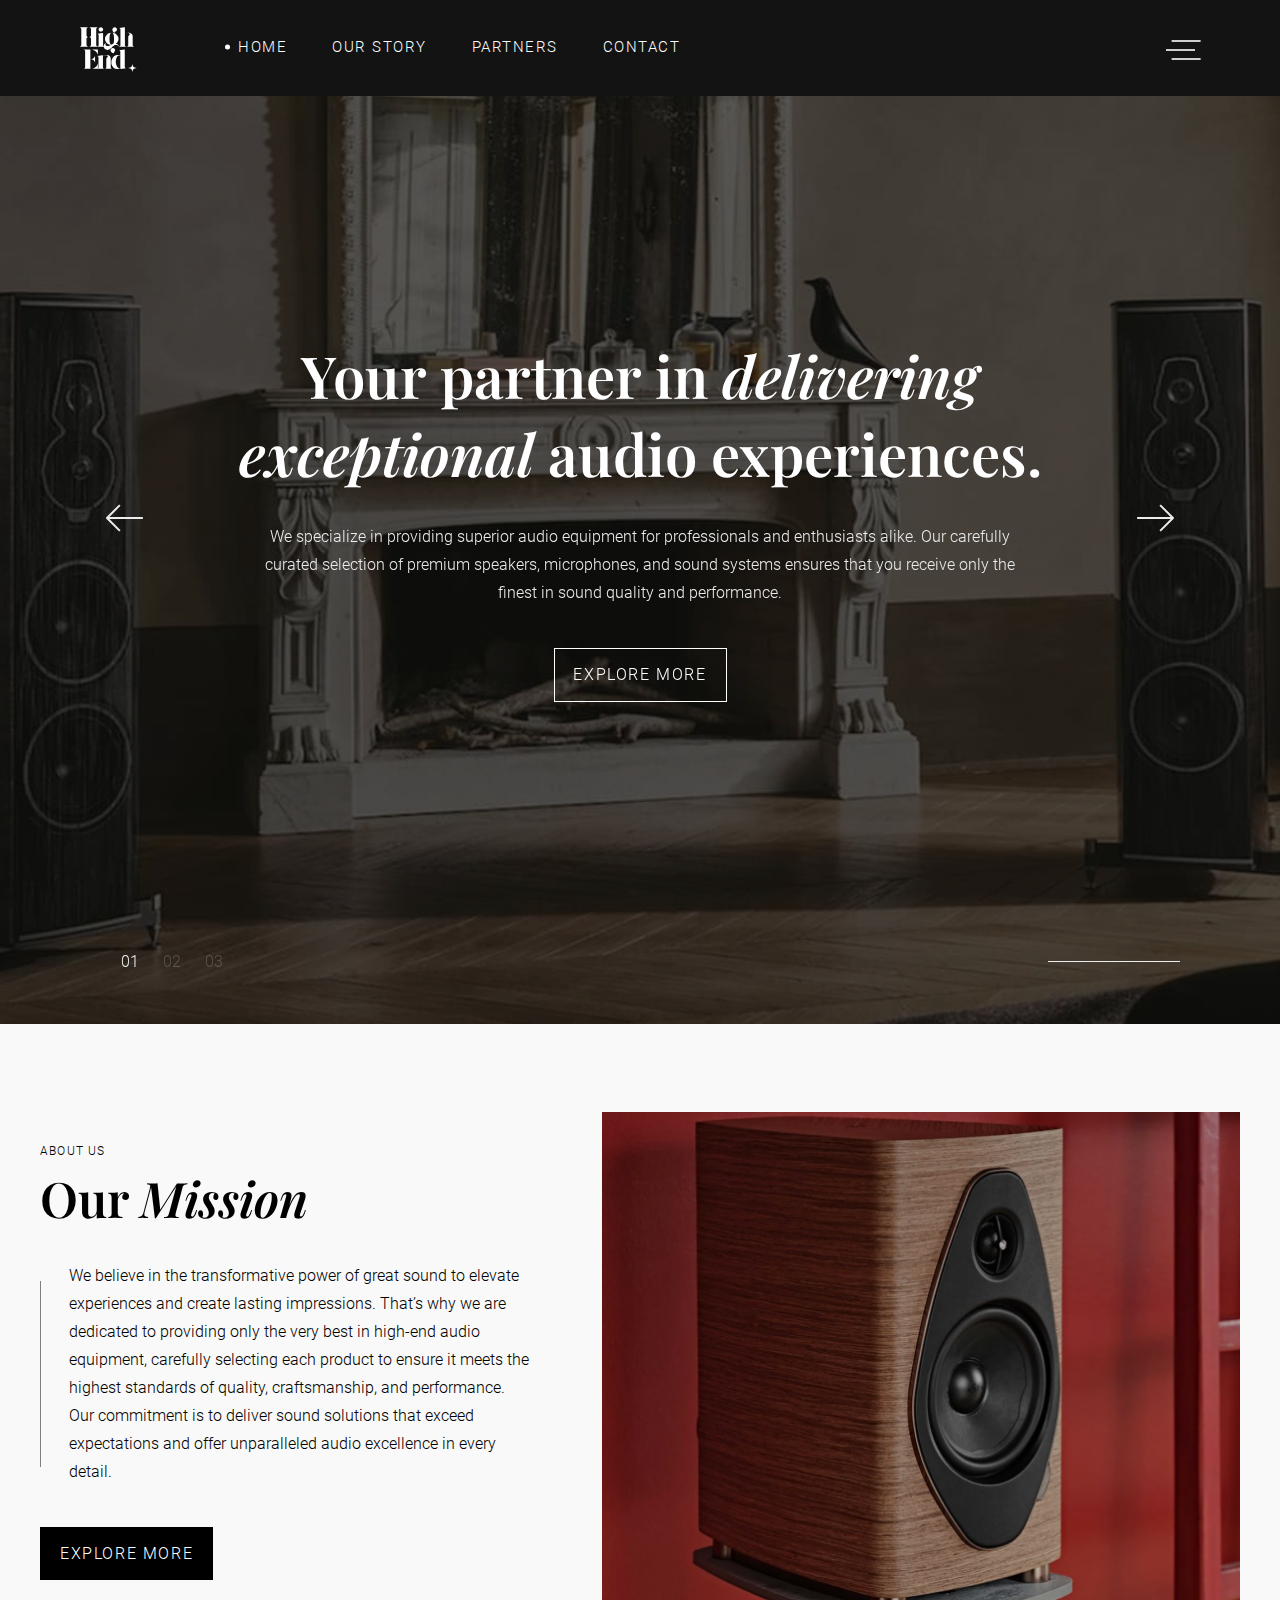
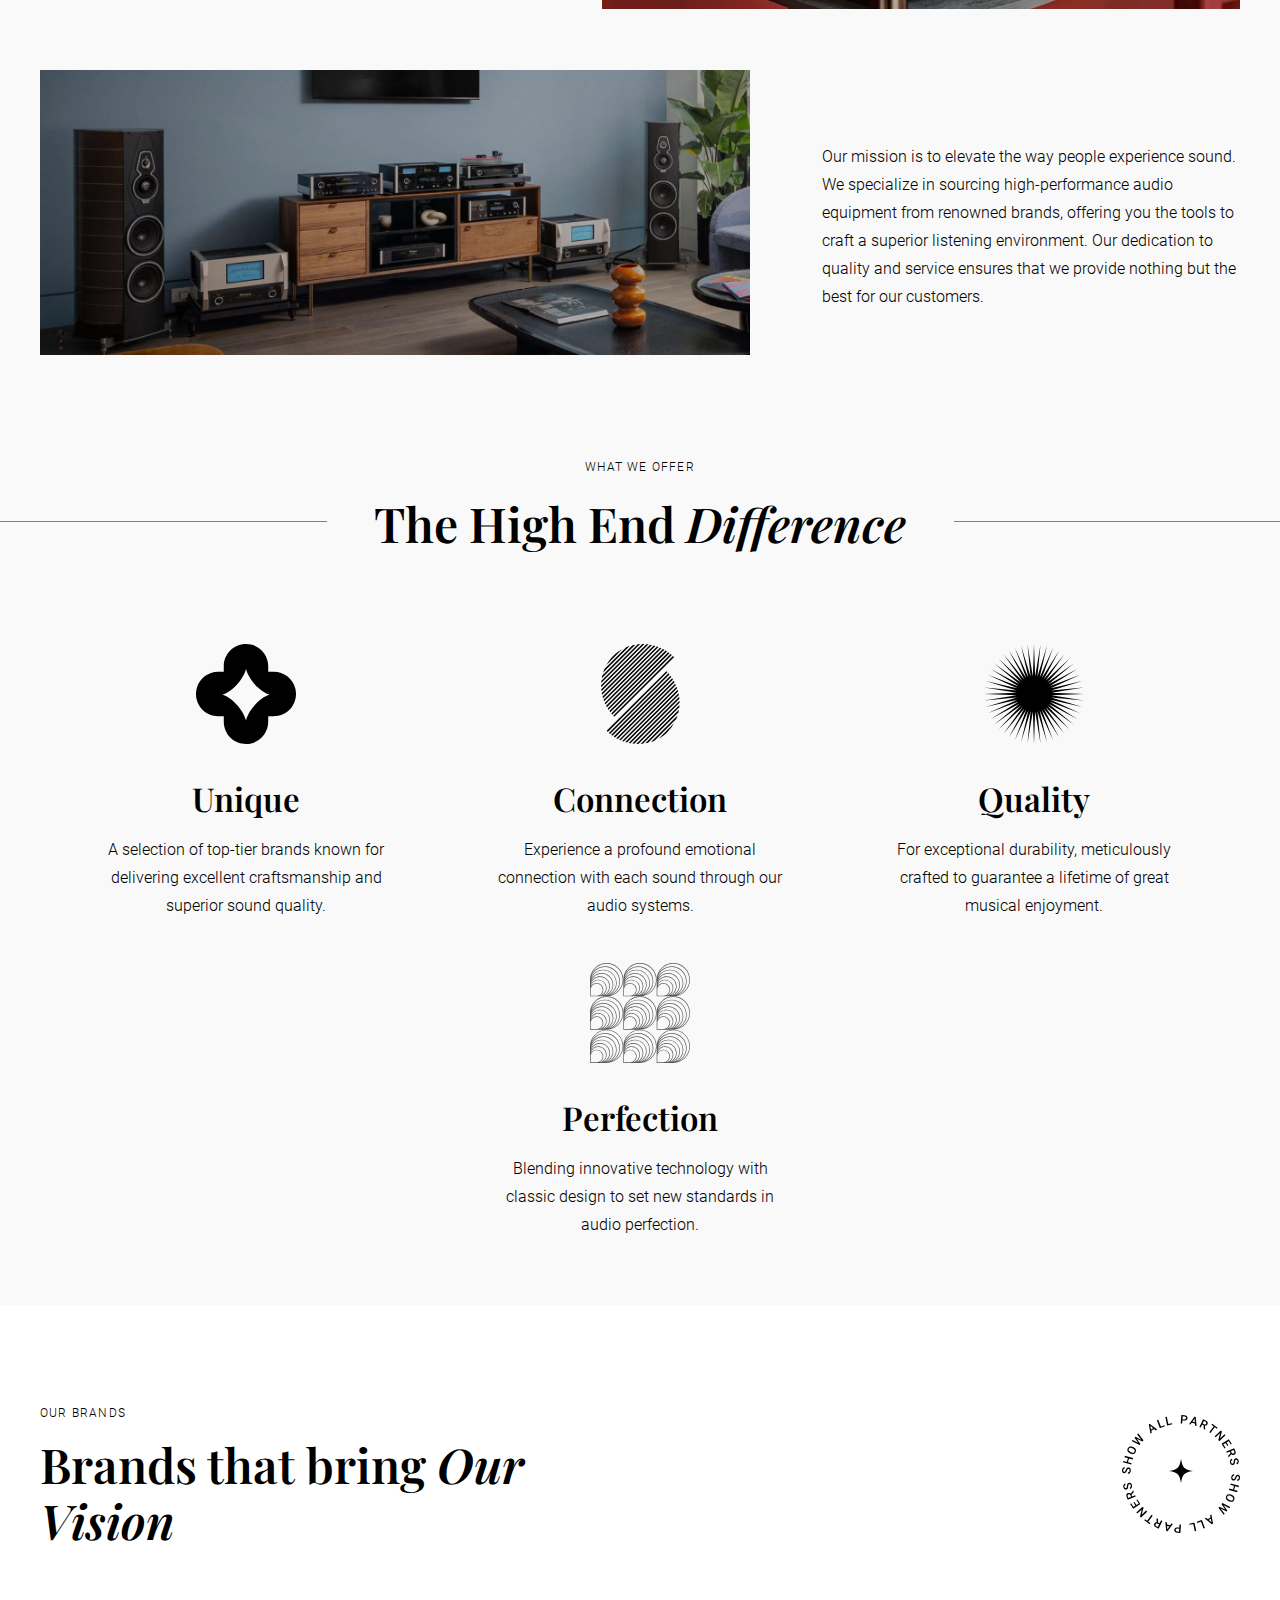
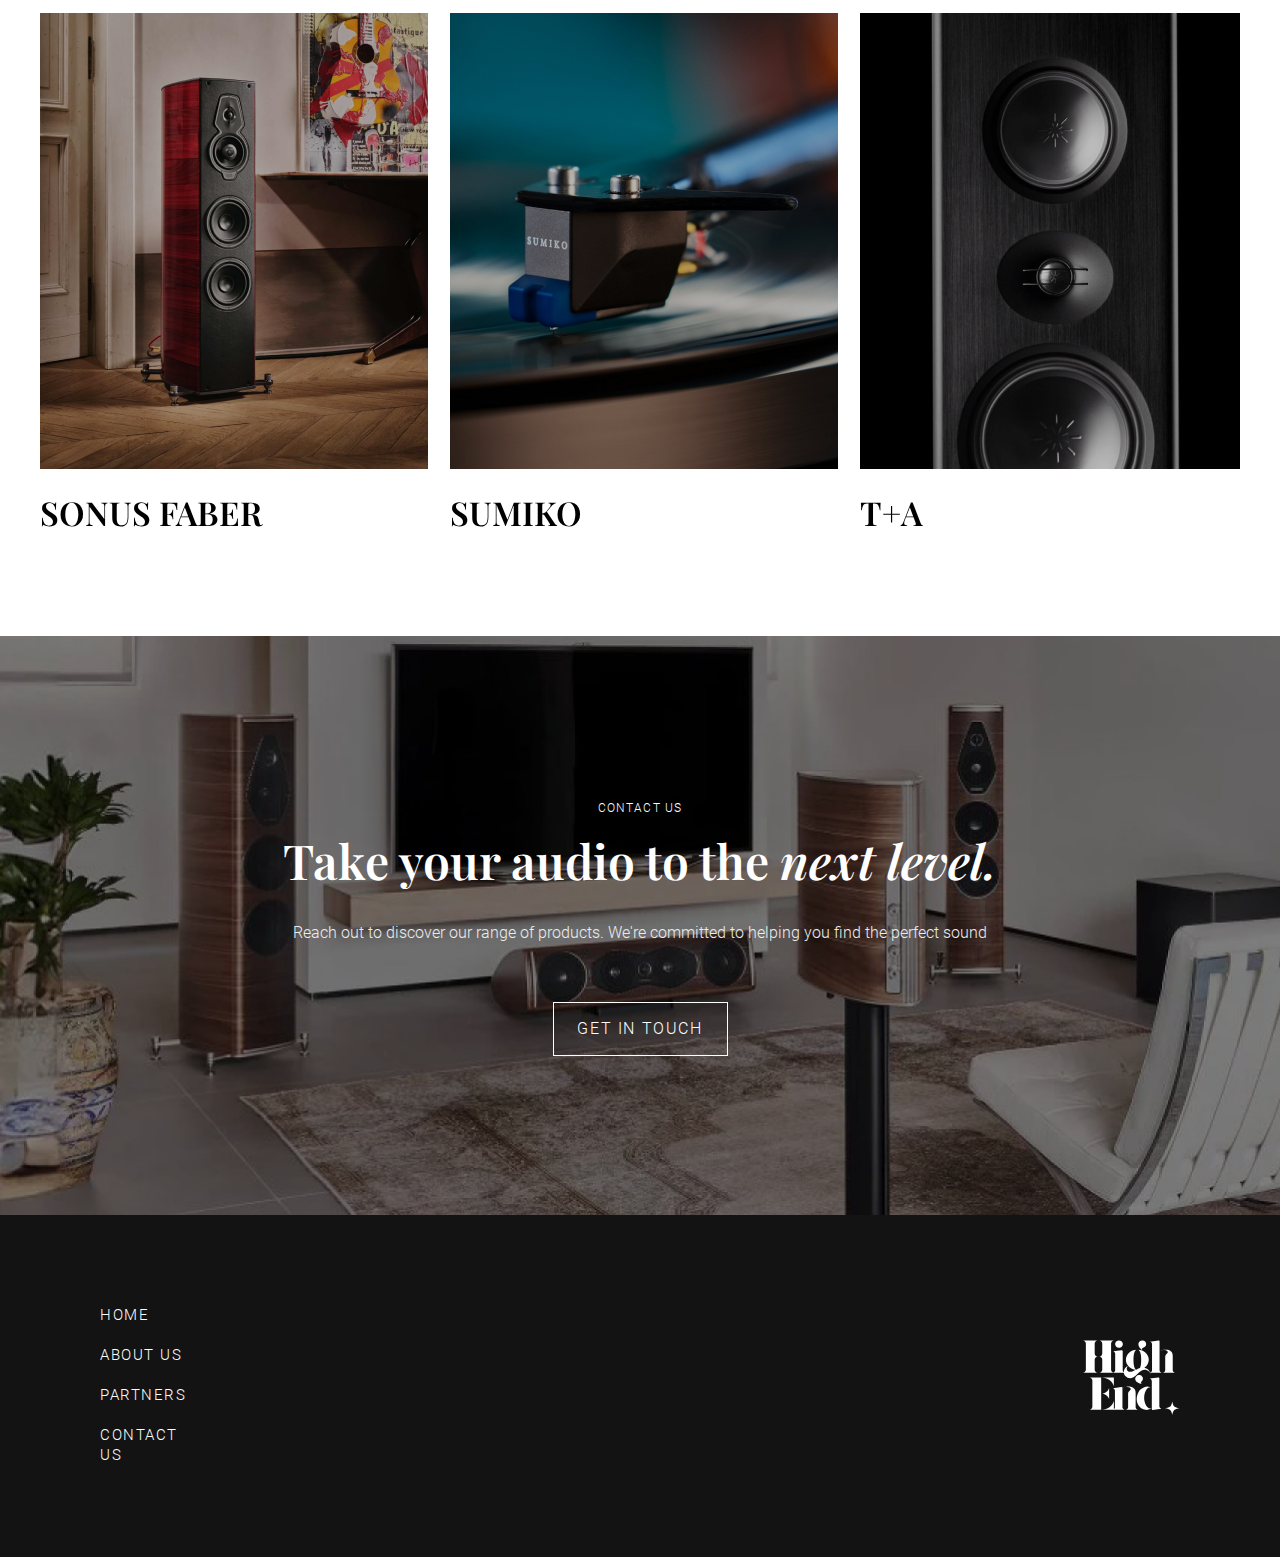
==== index.html @ b381e1ec "Change direction index.html" ====
<!DOCTYPE html>
<html lang="en">
<head>
  <meta charset="UTF-8">
  <meta name="viewport" content="width=device-width, initial-scale=1.0">
  <title>High end</title>
  <link rel="stylesheet" href="src/styles/normalize.css">
  <link rel="stylesheet" href="https://cdn.jsdelivr.net/npm/swiper@11/swiper-bundle.min.css">
  <link rel="stylesheet" href="src/styles/style.css">
  <link rel="stylesheet" href="src/styles/media.css">
  <link rel="icon" type="image/png" href="src/images/header__logo-name.svg">
</head>
<body class="body">
<header class="header">
  <div class="header__container">
    <a class="header__logo-link" href="#">
      <img class="header__logo" src="src/images/header__logo-name.svg" alt="">
    </a>
    <nav class="header__navigation">
      <ul class="header__navigation-list">
        <li class="header__navigation-list-item">
          <a href="#" class="header__navigation-list-link">
            home
          </a>
        </li>
        <li class="header__navigation-list-item">
          <a href="#" class="header__navigation-list-link">
            our story
          </a>
        </li>
        <li class="header__navigation-list-item">
          <a href="#brands" class="header__navigation-list-link">
            partners
          </a>
        </li>
        <li class="header__navigation-list-item">
          <a href="#contact-us" class="header__navigation-list-link">
            contact
          </a>
        </li>
      </ul>
    </nav>
    <button class="header__burger">
      <img src="src/images/header__burger.svg" alt="">
    </button>
  </div>
</header>
<main class="main">
  <h1 class="h1"></h1>
  <section class="banner">
    <!-- Slider main container -->
    <div class="swiper swiper-container1">
      <!-- Additional required wrapper -->
      <div class="swiper-wrapper">
        <!-- Slides -->
        <div class="swiper-slide swiper-slide_1th">
          <div class="banner__content-block">
            <h2 class="banner__title banner__title_1th">
              Your partner in <i>delivering<br> exceptional</i> audio experiences.
            </h2>
            <p class="banner__description">
              We specialize in providing superior audio equipment for professionals and enthusiasts alike. Our
              carefully curated selection of premium speakers, microphones, and sound systems ensures that you
              receive only the finest in sound quality and performance.
            </p>
            <a href="#" class="banner__link-button">
              explore more
            </a>
          </div>
        </div>
        <div class="swiper-slide swiper-slide_2th">
          <div class="banner__content-block">
            <h2 class="banner__title banner__title_2th">
              Experience <i>unmatched</i><br> audio perfection.
            </h2>
            <p class="banner__description">
              We bring you audio solutions that transcend trends and time. Our carefully selected products are
              designed to deliver unmatched sound quality that lasts for years.
            </p>
            <a href="#contact-us" class="banner__link-button">
              contact us
            </a>
          </div>
        </div>
        <div class="swiper-slide swiper-slide_3th">
          <div class="banner__content-block">
            <h2 class="banner__title banner__title_3th">
              Dive into the <i>World of Music</i>
            </h2>
            <p class="banner__description">
              Become fully engaged in every sound and rhythm with High End’s superior audio equipment. Our products
              bring you closer to the music, so you can feel every beat as if you were right there.
            </p>
            <a href="#brands" class="banner__link-button">
              our partners
            </a>
          </div>
        </div>
      </div>
      <!-- Pagination -->
      <div class="swiper-pagination swiper-pagination1"></div>
      <!-- Navigation buttons -->
      <div class="custom-prev custom-prev1">
        <svg width="48" height="48" viewBox="0 0 48 48" fill="none" xmlns="http://www.w3.org/2000/svg">
          <path d="M19.14 11.8606L7 24.0006L19.14 36.1406" stroke="#ECECEC" stroke-width="2" stroke-miterlimit="10"
                stroke-linecap="square" stroke-linejoin="round"/>
          <path d="M41.8709 24L8.21094 24" stroke="#ECECEC" stroke-width="2" stroke-miterlimit="10"
                stroke-linecap="square" stroke-linejoin="round"/>
        </svg>
      </div>
      <div class="custom-next custom-next1">
        <svg width="48" height="48" viewBox="0 0 48 48" fill="none" xmlns="http://www.w3.org/2000/svg">
          <path d="M28.86 11.8606L41 24.0006L28.86 36.1406" stroke="#ECECEC" stroke-width="2" stroke-miterlimit="10"
                stroke-linecap="square" stroke-linejoin="round"/>
          <path d="M6.12906 24L39.7891 24" stroke="#ECECEC" stroke-width="2" stroke-miterlimit="10"
                stroke-linecap="square" stroke-linejoin="round"/>
        </svg>
      </div>
    </div>
    <div class="banner__decoration-line">
      <svg width="132" height="1" viewBox="0 0 132 1" fill="none" xmlns="http://www.w3.org/2000/svg">
        <line y1="0.5" x2="132" y2="0.5" stroke="#ECECEC"/>
      </svg>
    </div>
  </section>
  <section class="our-mission">
    <div class="container">
      <div class="our-mission__content-block">
        <div class="our-mission__row">
          <div class="our-mission__info-box">
            <p class="our-mission__little-title">
              about us
            </p>
            <h3 class="our-mission__title">
              Our <i>Mission</i>
            </h3>
            <p class="our-mission__info-box-description">
              We believe in the transformative power of great sound to elevate experiences and create lasting
              impressions.
              That’s why we are dedicated to providing only the very best in high-end audio equipment, carefully
              selecting
              each product to ensure it meets the highest standards of quality, craftsmanship, and performance. Our
              commitment is to deliver sound solutions that exceed expectations and offer unparalleled audio excellence
              in
              every detail.
            </p>
            <a href="#" class="our-mission__link-button">
              explore more
            </a>
          </div>
          <picture class="our-mission__picture-first">
            <source srcset="src/images/our-mission__picture-first_360.png" media="(max-width: 360px)">
            <source srcset="src/images/our-mission__picture-first_768.png" media="(max-width: 768px)">
            <img src="src/images/our-mission__picture-first.png" alt="our mission first">
          </picture>
        </div>
        <div class="our-mission__row">
          <picture class="our-mission__picture-second">
            <source srcset="src/images/our-mission__picture-second_360.png" media="(max-width: 360px)">
            <source srcset="src/images/our-mission__picture-second_768.png" media="(max-width: 768px)">
            <img src="src/images/our-mission__picture-second.png" alt="our mission second">
          </picture>
          <p class="our-mission__description">
            Our mission is to elevate the way people experience sound. We specialize in sourcing high-performance audio
            equipment from renowned brands, offering you the tools to craft a superior listening environment. Our
            dedication to quality and service ensures that we provide nothing but the best for our customers.
          </p>
        </div>
      </div>
    </div>
  </section>
  <section class="offers">
    <div class="container">
      <div class="offers__title-block">
        <p class="offers__little-title">What We Offer</p>
        <h3 class="offers__title">The High End <i>Difference</i></h3>
        <div class="offers__title-decoration-line-left">
        </div>
        <div class="offers__title-decoration-line-right">
        </div>
      </div>
      <div class="offers__cards-block">
        <div class="offers__card-block">
          <img class="offers__card-block-picture" src="src/images/offers__card-block-picture_1.svg" alt="offers icon">
          <div class="offers__card-block-title">
            Unique
          </div>
          <div class="offers__card-block-description">
            A selection of top-tier brands known for delivering excellent craftsmanship and superior sound quality.
          </div>
        </div>
        <div class="offers__card-block">
          <img class="offers__card-block-picture" src="src/images/offers__card-block-picture_2.svg" alt="offers icon">
          <div class="offers__card-block-title">
            Connection
          </div>
          <div class="offers__card-block-description">
            Experience a profound emotional connection with each sound through our audio systems.
          </div>
        </div>
        <div class="offers__card-block">
          <img class="offers__card-block-picture" src="src/images/offers__card-block-picture_3.svg" alt="offers icon">
          <div class="offers__card-block-title">
            Quality
          </div>
          <div class="offers__card-block-description">
            For exceptional durability, meticulously crafted to guarantee a lifetime of great musical enjoyment.
          </div>
        </div>
        <div class="offers__card-block">
          <img class="offers__card-block-picture" src="src/images/offers__card-block-picture_4.svg" alt="offers icon">
          <div class="offers__card-block-title">
            Perfection
          </div>
          <div class="offers__card-block-description">
            Blending innovative technology with classic design to set new standards in audio perfection.
          </div>
        </div>
      </div>
    </div>
  </section>
  <section class="brands" id="brands">
    <div class="brands__content-block">
      <div class="brands__title-block">
        <p class="brands__little-title">
          OUR BRANDS
        </p>
        <h3 class="brands__title">
          Brands that bring <i>Our Vision</i>
        </h3>
      </div>
      <div class="brands__circle-container">
        <a href="#" class="brands__circle-link">
          <div class="brands__circle-wrapper">
            <img src="src/images/brands__circle-svg.svg" alt="" class="brands__circle-svg">
          </div>
          <img src="src/images/brands__icon-circle.svg" alt="" class="brands__circle-icon">
        </a>
      </div>
    </div>
    <div class="brands__container-swiper">
      <div class="swiper swiper-container2">
        <ul class="brands__list swiper-wrapper">
          <li class="brands__item swiper-slide">
            <a href="#" class="brands__item-link">
              <img src="src/images/brands__picture_1.png" class="brands__picture" alt="Sonus faber">
              <h3 class="brands__item-title">
                Sonus faber
              </h3>
            </a>
          </li>
          <li class="brands__item swiper-slide">
            <a href="#" class="brands__item-link">
              <img src="src/images/brands__picture_2.png" class="brands__picture" alt="Sumiko">
              <h3 class="brands__item-title">
                Sumiko
              </h3>
            </a>
          </li>
          <li class="brands__item swiper-slide">
            <a href="#" class="brands__item-link">
              <img src="src/images/brands__picture_3.png" class="brands__picture" alt="T+A">
              <h3 class="brands__item-title">
                T+A
              </h3>
            </a>
          </li>
          <li class="brands__item swiper-slide">
            <a href="#" class="brands__item-link">
              <img src="src/images/brands__picture_4.png" class="brands__picture" alt="Dan D’Agostino">
              <h3 class="brands__item-title">
                Dan D’Agostino
              </h3>
            </a>
          </li>
          <li class="brands__item swiper-slide">
            <a href="#" class="brands__item-link">
              <img src="src/images/brands__picture_5.png" class="brands__picture" alt="Meze">
              <h3 class="brands__item-title">
                Meze
              </h3>
            </a>
          </li>
          <li class="brands__item swiper-slide">
            <a href="#" class="brands__item-link">
              <img src="src/images/brands__picture_6.png" class="brands__picture" alt="Ayon">
              <h3 class="brands__item-title">
                Ayon
              </h3>
            </a>
          </li>
          <li class="brands__item swiper-slide">
            <a href="#" class="brands__item-link">
              <img src="src/images/brands__picture_7.png" class="brands__picture" alt="Beyerdynamic">
              <h3 class="brands__item-title">
                Beyerdynamic
              </h3>
            </a>
          </li>
          <li class="brands__item swiper-slide">
            <a href="#" class="brands__item-link">
              <img src="src/images/brands__picture_8.png" class="brands__picture" alt="Dual">
              <h3 class="brands__item-title">
                Dual
              </h3>
            </a>
          </li>
          <li class="brands__item swiper-slide">
            <a href="#" class="brands__item-link">
              <img src="src/images/brands__picture_9.png" class="brands__picture" alt="SPL">
              <h3 class="brands__item-title">
                SPL
              </h3>
            </a>
          </li>
          <li class="brands__item swiper-slide">
            <a href="#" class="brands__item-link">
              <img src="src/images/brands__picture_10.png" class="brands__picture" alt="Electrocompanet">
              <h3 class="brands__item-title">
                Electrocompanet
              </h3>
            </a>
          </li>
          <li class="brands__item swiper-slide">
            <a href="#" class="brands__item-link">
              <img src="src/images/brands__picture_11.png" class="brands__picture" alt="Eiki">
              <h3 class="brands__item-title">
                Eiki
              </h3>
            </a>
          </li>
          <li class="brands__item swiper-slide">
            <a href="#" class="brands__item-link">
              <img src="src/images/brands__picture_12.png" class="brands__picture" alt="Earmen">
              <h3 class="brands__item-title">
                Earmen
              </h3>
            </a>
          </li>
          <li class="brands__item swiper-slide">
            <a href="#" class="brands__item-link">
              <img src="src/images/brands__picture_13.png" class="brands__picture" alt="JBL">
              <h3 class="brands__item-title">
                JBL
              </h3>
            </a>
          </li>
          <li class="brands__item swiper-slide">
            <a href="#" class="brands__item-link">
              <img src="src/images/brands__picture_14.png" class="brands__picture" alt="Primare">
              <h3 class="brands__item-title">
                Primare
              </h3>
            </a>
          </li>
          <li class="brands__item swiper-slide">
            <a href="#" class="brands__item-link">
              <img src="src/images/brands__picture_15.png" class="brands__picture" alt="Mark Levinson">
              <h3 class="brands__item-title">
                Mark Levinson
              </h3>
            </a>
          </li>
          <li class="brands__item swiper-slide">
            <a href="#" class="brands__item-link">
              <img src="src/images/brands__picture_16.png" class="brands__picture" alt="Arcam">
              <h3 class="brands__item-title">
                Arcam
              </h3>
            </a>
          </li>
          <li class="brands__item swiper-slide">
            <a href="#" class="brands__item-link">
              <img src="src/images/brands__picture_17.png" class="brands__picture" alt="PMC">
              <h3 class="brands__item-title">
                PMC
              </h3>
            </a>
          </li>
          <li class="brands__item swiper-slide">
            <a href="#" class="brands__item-link">
              <img src="src/images/brands__picture_18.png" class="brands__picture" alt="Parasound">
              <h3 class="brands__item-title">
                Parasound
              </h3>
            </a>
          </li>
          <li class="brands__item swiper-slide">
            <a href="#" class="brands__item-link">
              <img src="src/images/brands__picture_19.png" class="brands__picture" alt="Audiophysic">
              <h3 class="brands__item-title">
                Audiophysic
              </h3>
            </a>
          </li>
          <li class="brands__item swiper-slide">
            <a href="#" class="brands__item-link">
              <img src="src/images/brands__picture_20.png" class="brands__picture" alt="Lexicon">
              <h3 class="brands__item-title">
                Lexicon
              </h3>
            </a>
          </li>
          <li class="brands__item swiper-slide">
            <a href="#" class="brands__item-link">
              <img src="src/images/brands__picture_21.png" class="brands__picture" alt="Dreamvision">
              <h3 class="brands__item-title">
                Dreamvision
              </h3>
            </a>
          </li>
        </ul>
      </div>
    </div>
    <div class="brands__circle-container-mobile">
      <a href="#" class="brands__circle-link">
        <div class="brands__circle-wrapper">
          <img src="src/images/brands__circle-svg.svg" alt="" class="brands__circle-svg">
        </div>
        <img src="src/images/brands__icon-circle.svg" alt="" class="brands__circle-icon">
      </a>
    </div>
  </section>
  <section class="contact-us" id="contact-us">
    <div class="container">
      <div class="contact-us__content-block">
        <p class="contact-us__little-title">
          contact us
        </p>
        <h3 class="contact-us__title">
          Take your audio to the <i>next level.</i>
        </h3>
        <p class="contact-us__description">
          Reach out to discover our range of products. We're committed to helping you find the perfect sound
        </p>
        <a href="#" class="contact-us__link-button">
          get in touch
        </a>
      </div>
    </div>
  </section>
</main>
<footer class="footer">
  <div class="footer__content-block">
    <div class="footer__navigation">
      <ul class="footer__navigation-list">
        <li class="footer__navigation-list-item">
          <a href="#" class="footer__navigation-link">
            Home
          </a>
        </li>
        <li class="footer__navigation-list-item">
          <a href="#" class="footer__navigation-link">
            About us
          </a>
        </li>
        <li class="footer__navigation-list-item">
          <a href="#brands" class="footer__navigation-link">
            Partners
          </a>
        </li>
        <li class="footer__navigation-list-item">
          <a href="#contact-us" class="footer__navigation-link">
            contact us
          </a>
        </li>
      </ul>
    </div>
    <a class="footer__logo-link" href="#">
      <img src="src/images/footer__logo-name.svg" alt="">
    </a>
  </div>
</footer>

<script src="https://cdn.jsdelivr.net/npm/swiper@11/swiper-bundle.min.js"></script>
<script src="src/js/swiper.js"></script>

</body>
</html>
---- src/styles/style.css ----
@font-face {
  font-family: "Roboto";
  src: local("Roboto"),
  url("../fonts/roboto/Roboto-Regular.ttf");
  font-style: normal;
  font-weight: normal;
}

@font-face {
  font-family: "Roboto";
  src: local("Roboto"),
  url("../fonts/roboto/Roboto-Light.ttf");
  font-style: normal;
  font-weight: normal;
}

@font-face {
  font-family: "Playfair Display";
  src: local("Playfair Display"),
  url("../fonts/playFairDisplay/PlayfairDisplay-SemiBold.ttf");
  font-style: normal;
  font-weight: normal;
}

@font-face {
  font-family: "Playfair Display";
  src: local("Playfair Display"),
  url("../fonts/playFairDisplay/PlayfairDisplay-SemiBoldItalic.ttf");
  font-style: italic;
  font-weight: normal;
}

/* global */
* {
  margin: 0;
  padding: 0;
  box-sizing: border-box;
}

html {
  box-sizing: border-box;
  overflow-y: scroll;
  scrollbar-width: none;
  scroll-behavior: smooth;
}

body {
  overflow: hidden;
}

a {
  text-decoration: none;
}

ul {
  list-style-type: none;
}

p {
  margin: 0;
}

.container {
  display: flex;
  justify-content: center;
  flex-direction: column;
  align-items: center;
  margin: 0 auto;
  padding: 0 40px;
  max-width: 1360px;
  height: 100%;
  width: 100%;
}

/* header */
.header {
  position: fixed;
  display: flex;
  justify-content: space-between;
  align-items: center;
  width: 100%;
  padding: 0 79px;
  height: 96px;
  font-family: "Roboto", sans-serif;
  background-color: #131313;
  transition: background-color 0.5s ease;
  z-index: 10
}

.header.sticky {
  background-color: black;
}

.header__container {
  display: flex;
  width: 100%;
}

.header__logo-link {
  display: inline-block;
  margin-right: 88px;
  height: 100%;
  width: 58px;
  font-size: 0;
}

.header__navigation {
  display: flex;
  align-items: center;
  padding-top: 17px;
  height: 32px;
}

.header__navigation-list {
  display: flex;
  width: 100%;
}

.header__navigation-list-item {
  position: relative;
  padding-left: 13px;
  height: 100%;
}

.header__navigation-list-item:not(:last-child) {
  margin-right: 32px;
}

.header__navigation-list-link {
  height: 100%;
  font-weight: 400;
  font-size: 15px;
  line-height: 133%;
  letter-spacing: 0.1em;
  text-transform: uppercase;
  color: #fff;
}

.header__navigation-list-item:first-child .header__navigation-list-link::before {
  position: absolute;
  content: '';
  left: 0;
  top: 6px;
  width: 6px;
  height: 6px;
  background-image: url('../images/header__nav-link-button-dot.svg');
  background-position: left center;
  background-repeat: no-repeat;
  transition: opacity 0.3s ease-in-out;
}

.header__navigation-list-link::after {
  position: absolute;
  left: 13px;
  top: 21px;
  width: calc(100% - 14px);
  height: 1px;
  content: '';
  background-color: #fff;
  opacity: 0;
  transition: opacity 0.3s ease;
}

.header__navigation-list-link:hover::after {
  opacity: 1;
}

.header__burger {
  padding-top: 8px;
  margin-left: auto;
  border: none;
  height: 100%;
  background-color: transparent;
}

.header__burger img {
  transition: transform 0.3s ease-in-out;
}

.header__burger:hover img {
  transform: scaleX(-1);
}

/* main */
.h1 {
  display: none;
}
.banner {
  position: relative;
  height: 1024px;
}

.swiper {
  position: relative;
  width: 100%;
  height: 100%;
}

.swiper-wrapper {
  height: 100%;
}

.swiper-slide {
  display: flex;
  justify-content: center;
  position: relative;
  left: 0;
  top: 0;
  bottom: 50px;
  height: 100%;
  width: 100%;
  background-size: cover;
  background-position: center;
  background-repeat: no-repeat;
}

.swiper-slide_1th {
  background-image: url('../images/swiper-slide_1th.png');
}

.swiper-slide_2th {
  background-image: url('../images/swiper-slide_2th.png');
}

.swiper-slide_3th {
  background-image: url('../images/swiper-slide_3th.png');
}

.swiper-pagination {
  position: absolute;
  left: 50px;
}

.swiper-horizontal > .swiper-pagination-bullets, .swiper-pagination-bullets.swiper-pagination-horizontal, .swiper-pagination-custom, .swiper-pagination-fraction {
  left: 299px;
  bottom: 61px;
  max-width: 126px;
  width: 100%;
}

.swiper-pagination-bullet {
  padding: 5px 17px;
  font-weight: 300;
  font-size: 16px;
  line-height: 175%;
  text-align: center;
  font-family: "Roboto", sans-serif;
  color: #ececec;
}

.pagination-number {
  display: inline-block;
  background-color: transparent;
}

.custom-next, .custom-prev {
  position: absolute;
  display: block;
  top: 50%;
  transform: translateY(-50%);
  cursor: pointer;
  z-index: 10;
}

.custom-next {
  position: absolute;
  right: 319px;
  top: 518px;
  font-size: 0;
}

.custom-prev {
  position: absolute;
  left: 319px;
  top: 518px;
  font-size: 0;
}

.custom-next svg, .custom-prev svg {
  width: 48px;
  height: 48px;
}

.banner__content-block {
  display: flex;
  justify-content: center;
  flex-direction: column;
  align-items: center;
  max-width: 1280px;
  width: 100%;
}

.banner__title {
  margin: 0;
  padding-bottom: 31px;
  max-width: 893px;
  width: 100%;
  font-weight: 600;
  font-size: 58px;
  text-align: center;
  font-family: "Playfair Display", sans-serif;
  line-height: 78px;
  color: #fff;
}

.banner__title_1th {
  padding-top: 13px;
}

.banner__title_2th {
  padding-top: 41px;
}

.banner__title_3th {
  padding-top: 78px;
}

.banner__description {
  margin-bottom: 41px;
  max-width: 781px;
  font-weight: 300;
  font-size: 16px;
  line-height: 175%;
  text-align: center;
  font-family: "Roboto", sans-serif;
  color: #ececec;
}

.banner__link-button {
  border: 1px solid #fff;
  padding: 16px 18px;
  max-width: 173px;
  width: 100%;
  font-weight: 400;
  font-size: 16px;
  line-height: 125%;
  letter-spacing: 0.1em;
  text-transform: uppercase;
  text-align: center;
  font-family: "Roboto", sans-serif;
  color: #fff;
  background-color: transparent;
  cursor: pointer;
  transition: background 0.3s ease-in-out, color 0.3s ease-in-out;
}

.banner__link-button:hover {
  color: #000000;
  background-color: #fff;
}

.banner__decoration-line {
  position: absolute;
  bottom: 66px;
  right: 320px;
  z-index: 9;
}

/* our mission */
.our-mission {
  display: flex;
  justify-content: center;
  padding-bottom: 98px;
  background-color: #f9f9f9;
}

.our-mission__content-block {
  display: flex;
  flex-wrap: wrap;
  padding-top: 88px;
  width: 100%;
}

.our-mission__row {
  display: flex;
  flex-wrap: nowrap;
}

.our-mission__info-box {
  margin-right: 72px;
  margin-bottom: 90px;
  position: relative;
  padding-top: 27px;
  max-width: 490px;
  width: 100%;
  min-height: 468px;
}

.our-mission__little-title {
  margin-bottom: 6px;
  font-weight: 400;
  font-size: 12px;
  line-height: 200%;
  letter-spacing: 0.1em;
  text-transform: uppercase;
  font-family: "Roboto", sans-serif;
}

.our-mission__title {
  position: relative;
  margin-bottom: 36px;
  font-weight: 700;
  font-size: 49px;
  line-height: 117%;
  font-family: "Playfair Display", sans-serif;
}

.our-mission__title::after {
  position: absolute;
  content: '';
  left: 0;
  bottom: 0;
  height: 186px;
  width: 1px;
  background-color: grey;
  transform: translateY(241px);
}

.our-mission__info-box-description {
  margin-bottom: 58px;
  padding-left: 29px;
  font-weight: 300;
  font-size: 16px;
  line-height: 175%;
  font-family: "Roboto", sans-serif;
}

.our-mission__link-button {
  padding: 16px 19px;
  border: 1px solid #000;
  max-width: 174px;
  width: 100%;
  min-height: 52px;
  font-weight: 400;
  font-size: 16px;
  line-height: 125%;
  letter-spacing: 0.1em;
  text-transform: uppercase;
  font-family: "Roboto", sans-serif;
  color: #fff;
  background-color: #000;
  cursor: pointer;
  transition: background 0.3s ease-in-out, color 0.3s ease-in-out;
}

.our-mission__link-button:hover {
  background-color: #f9f9f9;
  color: #000;
}

.our-mission__picture-first {
  display: inline-block;
  width: 100%;
  max-width: 718px;
  height: auto;
  object-fit: cover;
}

.our-mission__picture-first img {
  width: 100%;
  height: 89%;
  object-fit: cover;
}

.our-mission__picture-second {
  display: inline-block;
  margin-right: 72px;
  max-width: 790px;
  width: 100%;
  height: auto;
}

.our-mission__picture-second img {
  width: 100%;
  height: 99%;
  object-fit: cover;
}

.our-mission__description {
  padding-top: 73px;
  max-width: 418px;
  width: 100%;
  min-height: 168px;
  font-weight: 300;
  font-size: 16px;
  line-height: 175%;
  font-family: "Roboto", sans-serif;
  color: #000;
}

/* offers */
.offers {
  display: flex;
  justify-content: center;
  padding-bottom: 65px;
  background-color: #f9f9f9;
}

.offers__title-block {
  position: relative;
  display: flex;
  flex-direction: column;
  margin-bottom: 98px;
  max-width: 543px;
  width: 100%;
  min-height: 96px;
}

.offers__little-title {
  margin-bottom: 16px;
  font-weight: 400;
  font-size: 12px;
  line-height: 200%;
  letter-spacing: 0.1em;
  text-transform: uppercase;
  text-align: center;
  font-family: "Roboto", sans-serif;
  color: #000;
}

.offers__title {
  font-weight: 700;
  font-size: 48px;
  line-height: 117%;
  text-align: center;
  font-family: "Playfair Display", sans-serif;
  color: #000;
  z-index: 1;
}

.offers__title-decoration-line-left {
  position: absolute;
  top: 66px;
  right: 585px;
  height: 1px;
  width: 1588px;
  background-color: grey;
}

.offers__title-decoration-line-right {
  position: absolute;
  top: 66px;
  left: 585px;
  height: 1px;
  width: 1588px;
  background-color: grey;
}

.offers__cards-block {
  display: flex;
  justify-content: space-around;
  flex-direction: row;
  flex-wrap: wrap;
}

.offers__card-block {
  padding-bottom: 25px;
  max-width: 302px;
  width: 100%;
  min-height: 328px;
  text-align: center;
}

.offers__card-block:not(:last-child) {
  margin-right: 24px;
}

.offers__card-block-picture {
  display: flex;
  justify-content: center;
  width: 100%;
  height: 150px;
  margin-bottom: 35px;
}

.offers__card-block-title {
  margin-bottom: 19px;
  font-weight: 700;
  font-size: 33px;
  line-height: 117%;
  text-align: center;
  font-family: "Playfair Display", sans-serif;
  color: #000;
}

.offers__card-block-description {
  font-weight: 300;
  font-size: 16px;
  line-height: 175%;
  text-align: center;
  font-family: "Roboto", sans-serif;
  color: #000;
}

/* brands */
.brands {
  display: flex;
  flex-direction: column;
  padding-bottom: 96px;
  padding-top: 96px;
}

.brands__content-block {
  display: flex;
  justify-content: space-between;
  margin: 0 auto 64px auto;
  padding: 0 40px;
  max-width: 1357px;
  width: 100%;
}

.brands__title-block {
  max-width: 484px;
  width: 100%;
  min-height: 148px;
}

.brands__little-title {
  margin-bottom: 11px;
  font-weight: 400;
  font-size: 12px;
  line-height: 200%;
  letter-spacing: 0.1em;
  text-transform: uppercase;
  font-family: "Roboto", sans-serif;
  color: #000;
}

.brands__title {
  font-weight: 700;
  font-size: 48px;
  line-height: 117%;
  font-family: "Playfair Display", sans-serif;
  color: #000;
}

.brands__circle-container {
  position: relative;
  display: flex;
  justify-content: center;
  align-items: center;
  margin-top: 14px;
  width: 118px;
  height: 118px;
}


.brands__circle-link {
  display: inline-block;
}

.brands__circle-link:hover .brands__circle-icon {
  transform: scale(1.5);
}

@keyframes rotate {
  from {
    transform: rotate(0deg);
  }
  to {
    transform: rotate(360deg);
  }
}

.brands__circle-svg {
  position: absolute;
  top: 0;
  left: 0;
  width: 118px;
  height: 118px;
  animation: rotate 10s linear infinite;
}

.brands__circle-icon {
  transition: transform 0.3s ease-out;
}

.brands__container-swiper {
  width: 100%;
  padding: 0 40px;
}

.brands .swiper-slide {
  display: block;
  margin: 0;
}

.brands__list {
  display: flex;
}

.brands__item {
  margin-right: 22px;
  width: 388px;
  height: 100%;
}

.brands__item-link {
  height: 100%;
  font-size: 0;
}

.brands__item-title {
  font-weight: 500;
  font-size: 33px;
  line-height: 117%;
  text-transform: uppercase;
  font-family: "Playfair Display", sans-serif;
  color: #000;
}

.brands__picture {
  margin-bottom: 20px;
}

.brands__circle-container-mobile {
  display: none;
}

/* contact us */
.contact-us {
  display: flex;
  padding-bottom: 159px;
  background-image: url("../images/contact-us__background.png");
  background-repeat: no-repeat;
  background-size: cover;
}

.contact-us__content-block {
  display: flex;
  flex-direction: column;
  align-items: center;
  padding-top: 160px;
  max-width: 722px;
  width: 100%;
  min-height: 260px;
}

.contact-us__little-title {
  margin-bottom: 12px;
  font-weight: 400;
  font-size: 12px;
  line-height: 200%;
  letter-spacing: 0.1em;
  text-transform: uppercase;
  text-align: center;
  font-family: "Roboto", sans-serif;
  color: #fff;
}

.contact-us__title {
  margin-bottom: 31px;
  font-weight: 700;
  font-size: 48px;
  line-height: 117%;
  text-align: center;
  font-family: "Playfair Display", sans-serif;
  color: #fff;
}

.contact-us__description {
  margin-bottom: 55px;
  font-weight: 300;
  font-size: 16px;
  line-height: 175%;
  font-family: "Roboto", sans-serif;
  color: #ececec;
}

.contact-us__link-button {
  border: 1px solid #fff;
  padding: 16px 20px;
  max-width: 175px;
  width: 100%;
  min-height: 52px;
  font-weight: 400;
  font-size: 16px;
  line-height: 125%;
  letter-spacing: 0.1em;
  text-transform: uppercase;
  text-align: center;
  font-family: "Roboto", sans-serif;
  background-color: transparent;
  color: #fff;
  cursor: pointer;
  transition: background 0.3s ease-in-out, color 0.3s ease-in-out;
}

.contact-us__link-button:hover {
  color: #000000;
  background-color: #fff;
}

/* footer */
.footer {
  background-color: #131313;
}

.footer__content-block {
  display: flex;
  justify-content: space-between;
  padding: 91px 100px;
  width: 100%;
}

.footer__navigation {
  max-width: 104px;
  width: 100%;
  height: 100%;
}

.footer__navigation-list {
  display: flex;
  flex-direction: column;
}

.footer__navigation-list-item:not(:last-child) {
  margin-bottom: 20px;
}

.footer__navigation-link {
  position: relative;
  font-weight: 400;
  font-size: 15px;
  line-height: 133%;
  letter-spacing: 0.1em;
  text-transform: uppercase;
  text-align: center;
  font-family: "Roboto", sans-serif;
  color: #fff;
}

.footer__navigation-link::after {
  position: absolute;
  left: 0;
  top: 21px;
  width: 100%;
  height: 1px;
  content: '';
  background-color: #fff;
  opacity: 0;
  transition: opacity 0.3s ease;
}

.footer__navigation-link:hover::after {
  opacity: 1;
}

.footer__logo-link {
  margin-top: 29px;
  width: 98px;
  height: 80px;
  font-size: 0;
  order: 4;
}
---- src/styles/media.css ----
@media (max-width: 1980px) {
  .brands__container-swiper {
    margin-left: auto;
    max-width: 1639px;
  }
}

@media (max-width: 1600px) {
  .custom-prev {
    left: 200px;
  }

  .custom-next {
    right: 200px;
  }

  .swiper-horizontal > .swiper-pagination-bullets, .swiper-pagination-bullets.swiper-pagination-horizontal, .swiper-pagination-custom, .swiper-pagination-fraction {
    left: 190px;
    bottom: 53px;
  }

  .banner__decoration-line {
    bottom: 58px;
    right: 200px;
  }
}

@media (max-width: 1366px) {
  .custom-prev {
    left: 100px;
  }

  .custom-next {
    right: 100px;
  }

  .swiper-horizontal > .swiper-pagination-bullets, .swiper-pagination-bullets.swiper-pagination-horizontal, .swiper-pagination-custom, .swiper-pagination-fraction {
    left: 100px;
    bottom: 53px;
  }

  .banner__decoration-line {
    bottom: 58px;
    right: 100px;
  }

  /* offers */
  .offers {
    padding-bottom: 23px;
  }

  .offers__title-block {
    margin-bottom: 92px;
  }

  .offers__cards-block {
    padding: 0 21px;
  }

  .offers__card-block {
    min-height: 319px;
  }

  .offers__card-block:nth-child(3n) {
    margin-right: 0;
  }

  .offers__card-block:last-child {
    margin: 0;
  }

  .offers__card-block-picture {
    width: 100%;
    height: 100px;
  }
}

@media (max-width: 1200px) {
  .custom-prev {
    display: none;
  }

  .custom-next {
    display: none;
  }
}

@media (max-width: 1075px) {
  .offers__card-block {
    margin-right: 24px;
  }

  .offers__card-block:nth-child(2n) {
    margin-right: 0;
  }

  .offers__card-block:not(:last-child) {
    margin: 0;
  }

  .offers__card-block:nth-child(odd) {
    margin-right: 42px;
  }
}

@media (max-width: 992px) {
  .header {
    align-items: flex-start;
    padding: 13px 40px;
  }

  .header__logo {
    width: 54px;
  }

  .header__navigation {
    display: none;
  }

  .banner__content-block {
    padding: 0 40px;
  }
}

@media (max-width: 768px) {
  .header__burger {
    padding-top: 5px;
  }

  /* banner */
  .banner {
    height: 1080px;
  }

  .swiper-slide_1th {
    background-image: url('../images/swiper-slide_1th-768.png');
  }

  .swiper-slide_2th {
    background-image: url('../images/swiper-slide_2th-768.png');
  }

  .swiper-slide_3th {
    background-image: url('../images/swiper-slide_3th-768.png');
  }

  .banner__content-block {
    justify-content: flex-start;
    padding-top: 248px;
    max-width: 677px;
  }

  .banner__title {
    max-width: 677px;
  }

  .banner__title_1th {
    padding-top: 63px;
    padding-bottom: 39px;
  }

  .banner__title_2th {
    padding-top: 117px;
    padding-bottom: 39px;
  }

  .banner__title_3th {
    max-width: 508px;
    padding-top: 102px;
    padding-bottom: 39px;
  }

  .banner__description {
    margin-bottom: 47px;
    max-width: 637px;
  }

  .custom-prev, .custom-next {
    display: none;
  }

  .swiper-horizontal > .swiper-pagination-bullets, .swiper-pagination-bullets.swiper-pagination-horizontal, .swiper-pagination-custom, .swiper-pagination-fraction {
    left: 19px;
    bottom: 53px;
  }

  .banner__decoration-line {
    bottom: 58px;
    right: 40px;
  }

  /* our mission */
  .our-mission {
    padding-bottom: 88px;
  }

  .our-mission__content-block {
    flex-direction: column;
    padding-top: 30px;
  }

  .our-mission__row {
    flex-direction: column;
  }

  .our-mission__info-box {
    margin: 0;
    max-width: 688px;
    text-align: center;
  }

  .our-mission__title {
    margin-bottom: 43px;
  }

  .our-mission__title::after {
    display: none;
  }

  .our-mission__info-box {
    padding-bottom: 55px;
    min-height: 447px;
    order: 1;
  }

  .our-mission__info-box-description {
    padding: 0;
  }

  .our-mission__picture-first {
    margin-bottom: 20px;
    order: 2;
  }

  .our-mission__picture-second {
    order: 4;
  }

  .our-mission__description {
    padding-top: 32px;
    margin-bottom: 32px;
    max-width: 688px;
    text-align: center;
    order: 3;
  }

  .offers__card-block:nth-child(odd) {
    margin-right: 0;
  }

  /* brands */
  .brands {
    padding-top: 72px;
    padding-bottom: 67px;
  }

  .brands__content-block {
    margin-bottom: 68px;
  }

  .brands__little-title {
    margin-bottom: 8px;
  }

  .brands__circle-container {
    margin-top: 27px;
  }

  .brands__container-swiper {
    padding-right: 0;
  }

  .brands__picture {
    margin-bottom: 24px;
  }

  .brands__circle-svg {
    width: 100%;
  }

  /* contact us */
  .contact-us {
    padding-bottom: 119px;
    background-image: url("../images/contact-us__background_768.png");
  }

  .contact-us__content-block {
    padding-top: 120px;
    max-width: 591px;
  }

  .contact-us__little-title {
    margin-bottom: 8px;
  }

  .contact-us__title {
    margin-bottom: 63px;
  }

  .contact-us__description {
    display: none;
  }

  .footer__content-block {
    padding: 73px 40px;
  }
}

@media (max-width: 710px) {
  .offers__title-decoration-line-left {
    top: 66px;
    right: 547px;
  }

  .offers__title-decoration-line-right {
    top: 66px;
    left: 547px;
  }
}

@media (max-width: 613px) {
  .offers__title-decoration-line-left {
    top: 101px;
    right: 435px;
  }

  .offers__title-decoration-line-right {
    top: 101px;
    left: 435px;
  }
}

@media (max-width: 576px) {
  .container {
    padding: 0 20px;
  }

  .header {
    padding: 10px 20px;
    height: 64px;
  }

  /* banner */
  .banner {
    height: 750px;
  }

  .banner__content-block {
    padding: 0 20px;
  }

  .swiper-horizontal > .swiper-pagination-bullets, .swiper-pagination-bullets.swiper-pagination-horizontal, .swiper-pagination-custom, .swiper-pagination-fraction {
    left: 0;
    bottom: 41px;
    max-width: 113px;
  }

  .swiper-pagination-bullet {
    padding: 5px 14px;
    font-size: 14px;
  }

  .banner__decoration-line {
    bottom: 46px;
    right: 20px;
  }

  .banner__decoration-line svg {
    width: 88px;
  }

  .swiper-slide_1th {
    background-image: url('../images/swiper-slide_1th-360.png');
  }

  .swiper-slide_2th {
    background-image: url('../images/swiper-slide_2th-360.png');
  }

  .swiper-slide_3th {
    background-image: url('../images/swiper-slide_3th-360.png');
  }

  .banner__content-block {
    padding-top: 148px;
  }

  .banner__description {
    display: none;
  }

  .banner__title {
    max-width: 320px;
    font-size: 36px;
    line-height: 133%;
  }

  .banner__title_1th {
    padding-bottom: 54px;
  }

  .banner__title_2th {
    padding-top: 101px;
    padding-bottom: 54px;
  }

  .banner__title_3th {
    padding-top: 124px;
    padding-bottom: 46px;
    max-width: 315px;
  }

  .banner__link-button {
    padding: 14px 18px;
    max-width: none;
    min-width: 100px;
    width: auto;
    min-height: 48px;
    font-weight: 400;
    font-size: 12px;
    line-height: 167%;
  }

  /* our mission */
  .our-mission {
    padding-bottom: 43px;
  }

  .our-mission__content-block {
    padding-top: 21px;
  }

  .our-mission__little-title {
    margin-bottom: 4px;
  }

  .our-mission__title {
    margin-bottom: 37px;
    font-weight: 700;
    font-size: 32px;
    line-height: 131%;
  }

  .our-mission__info-box-description {
    margin-bottom: 49px;
    font-weight: 300;
    font-size: 14px;
    line-height: 186%;
  }

  .our-mission__link-button {
    font-weight: 500;
    font-size: 12px;
    line-height: 167%;
  }

  .our-mission__description {
    margin-bottom: 41px;
    padding-top: 19px;
    font-weight: 300;
    font-size: 14px;
    line-height: 186%;
  }

  /* offers */
  .offers__title-block {
    margin-bottom: 73px;
  }

  .offers__little-title {
    margin-bottom: 6px;
  }

  .offers__title {
    font-weight: 700;
    font-size: 32px;
    line-height: 131%;
  }

  .offers__title-decoration-line-left {
    top: 53px;
    right: 462px;
  }

  .offers__title-decoration-line-right {
    top: 53px;
    left: 462px;
  }

  .offers__cards-block {
    padding: 0;
    min-height: 312px;
  }

  .offers__card-block {
    min-height: 312px;
  }

  .offers__card-block-title {
    margin-bottom: 14px;
    font-weight: 700;
    font-size: 26px;
    line-height: 136%;
  }

  .offers__card-block-description {
    font-weight: 300;
    font-size: 14px;
    line-height: 186%;
  }

  /* brands */
  .brands {
    padding-top: 13px;
    padding-bottom: 70px;
    text-align: center;
  }

  .brands__content-block {
    flex-direction: column;
    margin-bottom: 22px;
  }

  .brands__title-block {
    order: 1;
  }

  .brands__little-title {
    margin-bottom: 6px;
  }

  .brands__title {
    font-weight: 700;
    font-size: 32px;
    line-height: 131%;
  }

  .brands__circle-container {
    display: none;
  }

  .brands__container-swiper {
    padding-left: 20px;
    min-height: 330px;
    order: 1;
  }

  .brands__item {
    width: 240px;
  }

  .brands__item-link img {
    height: 100%;
    width: 100%;
  }

  .brands__item img {
    height: 330px;
  }

  .brands__picture {
    margin-bottom: 21px;
  }

  .brands__item-title {
    font-weight: 500;
    font-size: 22px;
    line-height: 133%;
    text-align: start;
  }

  .brands__circle-container-mobile {
    position: relative;
    display: flex;
    justify-content: center;
    align-items: center;
    margin-top: 75px;
    width: 100%;
    height: 118px;
    order: 3;
  }

  /* contact us */
  .contact-us {
    padding-bottom: 96px;
    background-image: url("../images/contact-us__background_360.png");
  }

  .contact-us__content-block {
    padding-top: 96px;
  }

  .contact-us__title {
    margin-bottom: 52px;
    font-weight: 700;
    font-size: 32px;
    line-height: 131%;
  }

  .contact-us__link-button {
    padding: 14px 18px;
    max-width: 133px;
    min-height: 48px;
    font-weight: 400;
    font-size: 12px;
    line-height: 167%;
  }

  /* footer */
  .footer__content-block {
    padding: 49px 20px 47px 20px;
  }

  .footer__navigation-link {
    font-weight: 400;
    font-size: 14px;
    line-height: 143%;
  }

  .footer__navigation-list-item:not(:last-child) {
    margin-bottom: 15px;
  }

  .footer__logo-link {
    margin-top: 25px;
    width: 68px;
  }

  .footer__logo-link img {
    max-width: 88px;
    width: 100%;
    height: 72px;
  }
}

@media (max-width: 510px) {
  .offers__title-decoration-line-left {
    right: 426px;
  }

  .offers__title-decoration-line-right {
    left: 426px;
  }
}

@media (max-width: 460px) {
  .offers__title-decoration-line-left {
    right: 396px;
  }

  .offers__title-decoration-line-right {
    left: 396px;
  }
}

@media (max-width: 425px) {
  .offers__title-decoration-line-left {
    right: 372px;
  }

  .offers__title-decoration-line-right {
    left: 372px;
  }
}

@media (max-width: 395px) {
  .offers__title-decoration-line-left {
    right: 286px;
  }

  .offers__title-decoration-line-right {
    left: 286px;
  }
}

@media (max-width: 360px) {
  /* contact us */
  .contact-us {
    padding-bottom: 96px;
    background-image: url("../images/contact-us__background_360.png");
  }

  .contact-us__content-block {
    padding-top: 96px;
  }

  .contact-us__title {
    margin-bottom: 52px;
    font-weight: 700;
    font-size: 32px;
    line-height: 131%;
  }

  .contact-us__link-button {
    padding: 14px 18px;
    max-width: 133px;
    min-height: 48px;
    font-weight: 400;
    font-size: 12px;
    line-height: 167%;
  }

  /* footer */
  .footer__content-block {
    padding: 49px 20px 47px 20px;
  }

  .footer__navigation-link {
    font-weight: 400;
    font-size: 14px;
    line-height: 143%;
  }

  .footer__navigation-list-item:not(:last-child) {
    margin-bottom: 15px;
  }

  .footer__logo-link {
    margin-top: 25px;
    width: 68px;
  }
}
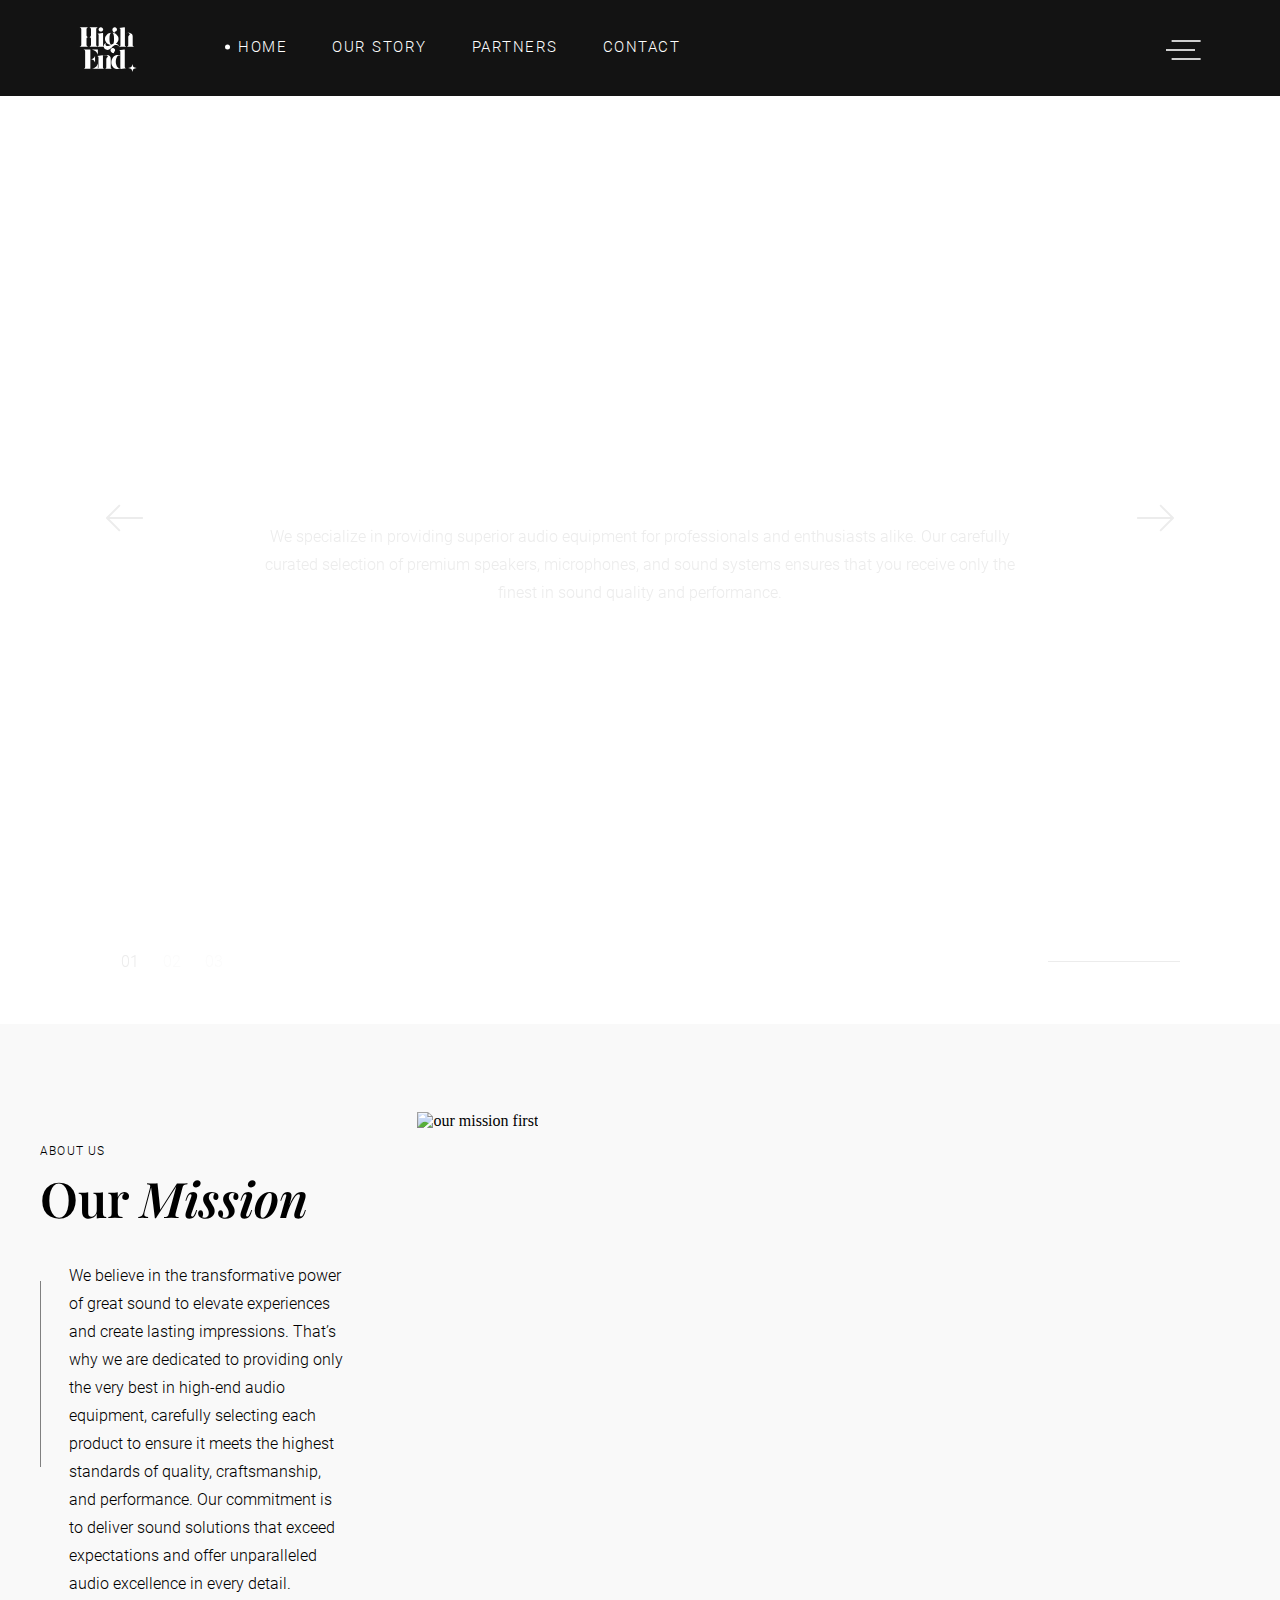
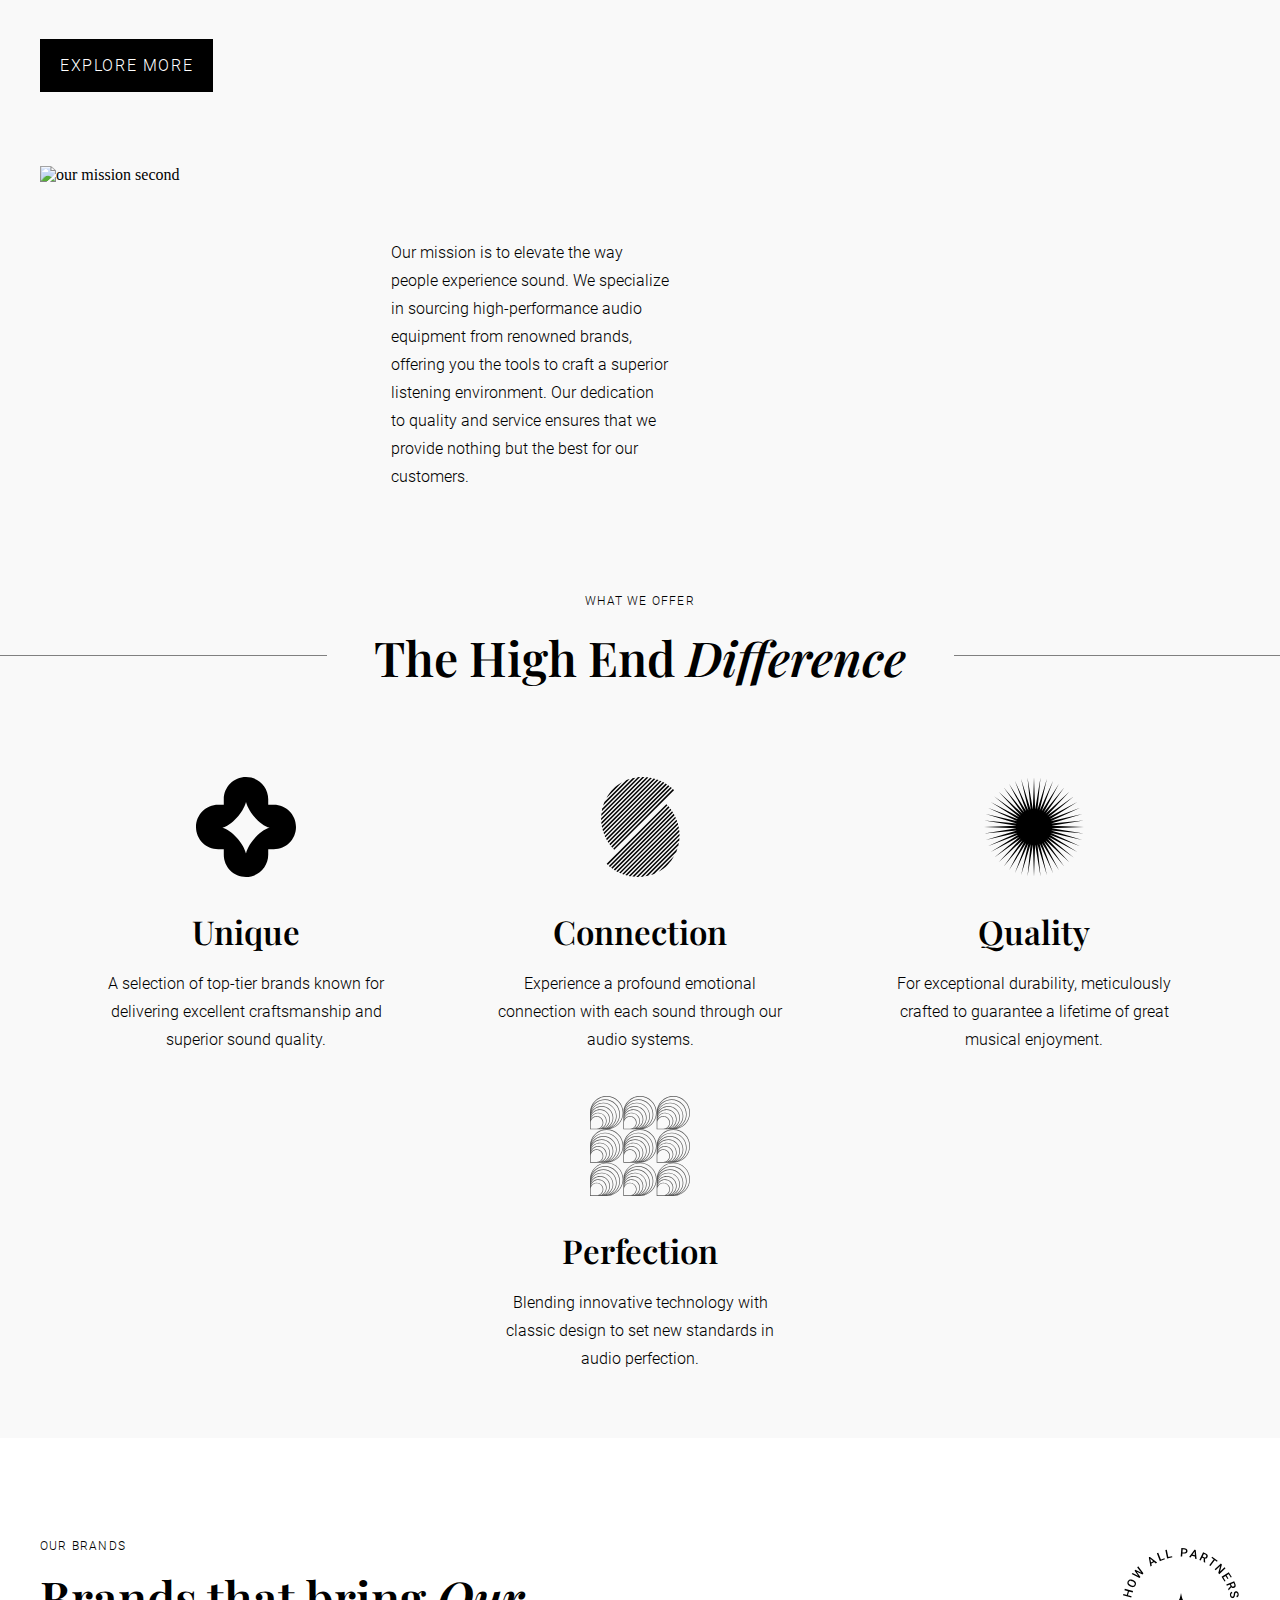
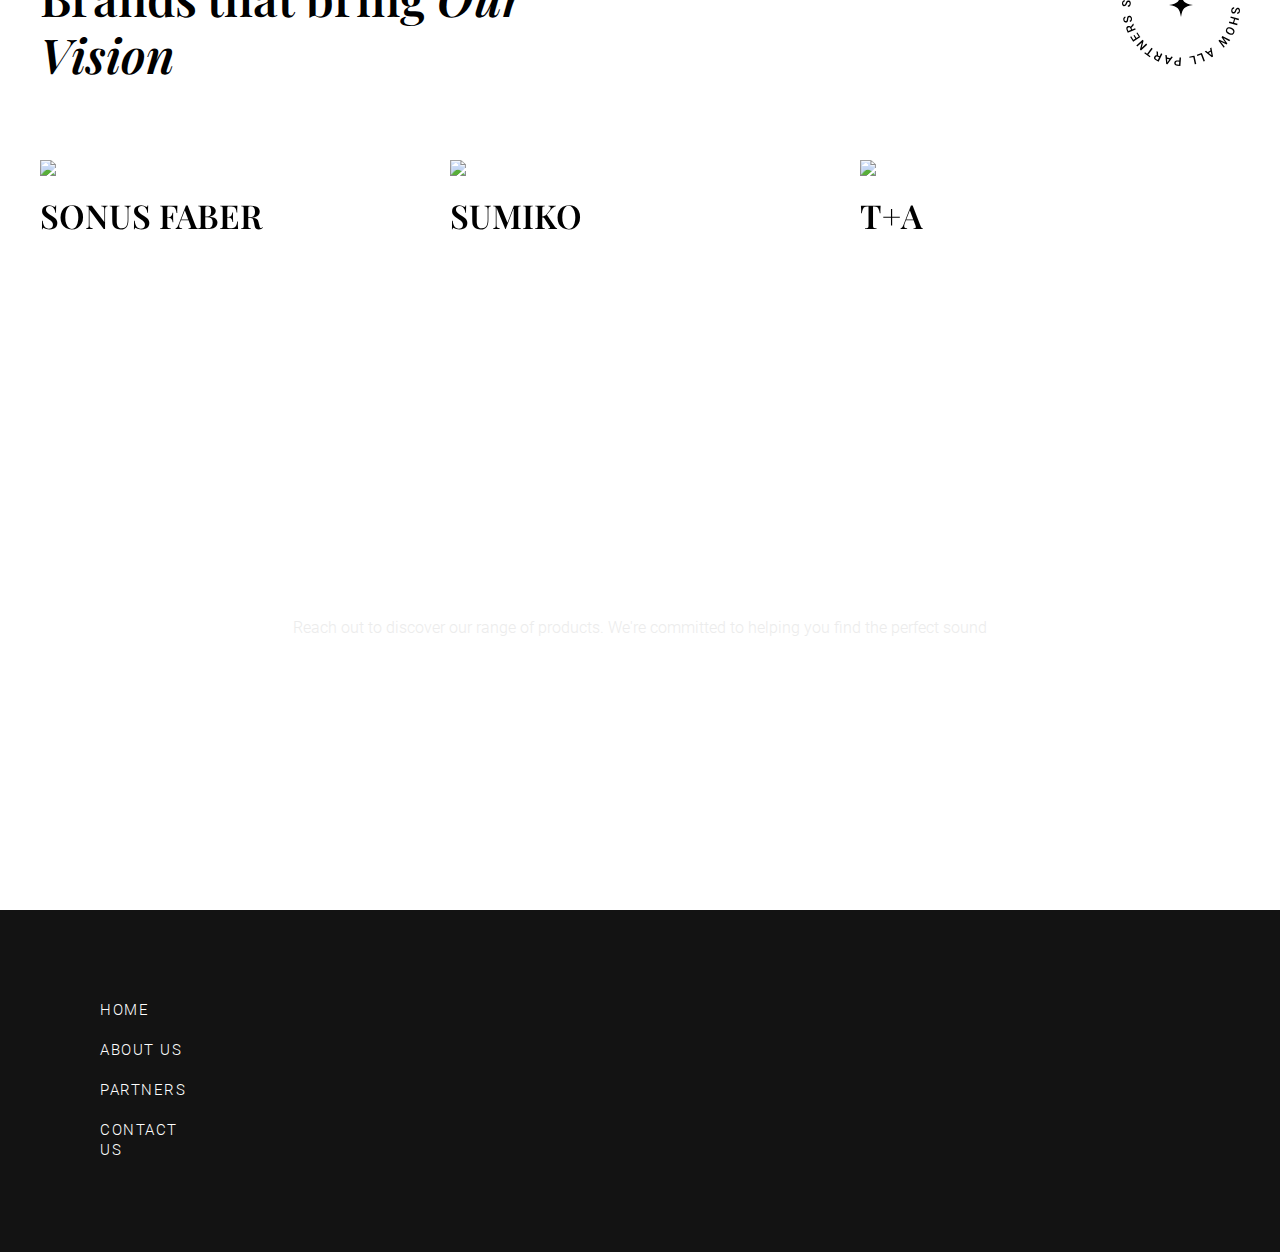
==== commit 5fca516c: "Improve code and image optimization" ====
--- a/index.html
+++ b/index.html
@@ -149,16 +149,16 @@
             </a>
           </div>
           <picture class="our-mission__picture-first">
-            <source srcset="src/images/our-mission__picture-first_360.png" media="(max-width: 360px)">
-            <source srcset="src/images/our-mission__picture-first_768.png" media="(max-width: 768px)">
-            <img src="src/images/our-mission__picture-first.png" alt="our mission first">
+            <source srcset="src/images/our-mission__picture-first_360.webp" media="(max-width: 360px)">
+            <source srcset="src/images/our-mission__picture-first_768.webp" media="(max-width: 768px)">
+            <img src="src/images/our-mission__picture-first.webp" alt="our mission first">
           </picture>
         </div>
         <div class="our-mission__row">
           <picture class="our-mission__picture-second">
-            <source srcset="src/images/our-mission__picture-second_360.png" media="(max-width: 360px)">
-            <source srcset="src/images/our-mission__picture-second_768.png" media="(max-width: 768px)">
-            <img src="src/images/our-mission__picture-second.png" alt="our mission second">
+            <source srcset="src/images/our-mission__picture-second_360.webp" media="(max-width: 360px)">
+            <source srcset="src/images/our-mission__picture-second_768.webp" media="(max-width: 768px)">
+            <img src="src/images/our-mission__picture-second.webp" alt="our mission second" loading="lazy">
           </picture>
           <p class="our-mission__description">
             Our mission is to elevate the way people experience sound. We specialize in sourcing high-performance audio
@@ -181,7 +181,7 @@
       </div>
       <div class="offers__cards-block">
         <div class="offers__card-block">
-          <img class="offers__card-block-picture" src="src/images/offers__card-block-picture_1.svg" alt="offers icon">
+          <img class="offers__card-block-picture" src="src/images/offers__card-block-picture_1.svg" alt="offers icon" loading="lazy">
           <div class="offers__card-block-title">
             Unique
           </div>
@@ -190,7 +190,7 @@
           </div>
         </div>
         <div class="offers__card-block">
-          <img class="offers__card-block-picture" src="src/images/offers__card-block-picture_2.svg" alt="offers icon">
+          <img class="offers__card-block-picture" src="src/images/offers__card-block-picture_2.svg" alt="offers icon" loading="lazy">
           <div class="offers__card-block-title">
             Connection
           </div>
@@ -199,7 +199,7 @@
           </div>
         </div>
         <div class="offers__card-block">
-          <img class="offers__card-block-picture" src="src/images/offers__card-block-picture_3.svg" alt="offers icon">
+          <img class="offers__card-block-picture" src="src/images/offers__card-block-picture_3.svg" alt="offers icon" loading="lazy">
           <div class="offers__card-block-title">
             Quality
           </div>
@@ -208,7 +208,7 @@
           </div>
         </div>
         <div class="offers__card-block">
-          <img class="offers__card-block-picture" src="src/images/offers__card-block-picture_4.svg" alt="offers icon">
+          <img class="offers__card-block-picture" src="src/images/offers__card-block-picture_4.svg" alt="offers icon" loading="lazy">
           <div class="offers__card-block-title">
             Perfection
           </div>
@@ -232,9 +232,9 @@
       <div class="brands__circle-container">
         <a href="#" class="brands__circle-link">
           <div class="brands__circle-wrapper">
-            <img src="src/images/brands__circle-svg.svg" alt="" class="brands__circle-svg">
-          </div>
-          <img src="src/images/brands__icon-circle.svg" alt="" class="brands__circle-icon">
+            <img src="src/images/brands__circle-svg.svg" alt="" class="brands__circle-svg" loading="lazy">
+          </div>
+          <img src="src/images/brands__icon-circle.svg" alt="" class="brands__circle-icon" loading="lazy">
         </a>
       </div>
     </div>
@@ -243,7 +243,7 @@
         <ul class="brands__list swiper-wrapper">
           <li class="brands__item swiper-slide">
             <a href="#" class="brands__item-link">
-              <img src="src/images/brands__picture_1.png" class="brands__picture" alt="Sonus faber">
+              <img src="src/images/brands__picture_1.webp" class="brands__picture" alt="Sonus faber" loading="lazy">
               <h3 class="brands__item-title">
                 Sonus faber
               </h3>
@@ -251,7 +251,7 @@
           </li>
           <li class="brands__item swiper-slide">
             <a href="#" class="brands__item-link">
-              <img src="src/images/brands__picture_2.png" class="brands__picture" alt="Sumiko">
+              <img src="src/images/brands__picture_2.webp" class="brands__picture" alt="Sumiko" loading="lazy">
               <h3 class="brands__item-title">
                 Sumiko
               </h3>
@@ -259,7 +259,7 @@
           </li>
           <li class="brands__item swiper-slide">
             <a href="#" class="brands__item-link">
-              <img src="src/images/brands__picture_3.png" class="brands__picture" alt="T+A">
+              <img src="src/images/brands__picture_3.webp" class="brands__picture" alt="T+A" loading="lazy">
               <h3 class="brands__item-title">
                 T+A
               </h3>
@@ -267,7 +267,7 @@
           </li>
           <li class="brands__item swiper-slide">
             <a href="#" class="brands__item-link">
-              <img src="src/images/brands__picture_4.png" class="brands__picture" alt="Dan D’Agostino">
+              <img src="src/images/brands__picture_4.webp" class="brands__picture" alt="Dan D’Agostino" loading="lazy">
               <h3 class="brands__item-title">
                 Dan D’Agostino
               </h3>
@@ -275,7 +275,7 @@
           </li>
           <li class="brands__item swiper-slide">
             <a href="#" class="brands__item-link">
-              <img src="src/images/brands__picture_5.png" class="brands__picture" alt="Meze">
+              <img src="src/images/brands__picture_5.webp" class="brands__picture" alt="Meze" loading="lazy">
               <h3 class="brands__item-title">
                 Meze
               </h3>
@@ -283,7 +283,7 @@
           </li>
           <li class="brands__item swiper-slide">
             <a href="#" class="brands__item-link">
-              <img src="src/images/brands__picture_6.png" class="brands__picture" alt="Ayon">
+              <img src="src/images/brands__picture_6.webp" class="brands__picture" alt="Ayon" loading="lazy">
               <h3 class="brands__item-title">
                 Ayon
               </h3>
@@ -291,7 +291,7 @@
           </li>
           <li class="brands__item swiper-slide">
             <a href="#" class="brands__item-link">
-              <img src="src/images/brands__picture_7.png" class="brands__picture" alt="Beyerdynamic">
+              <img src="src/images/brands__picture_7.webp" class="brands__picture" alt="Beyerdynamic" loading="lazy">
               <h3 class="brands__item-title">
                 Beyerdynamic
               </h3>
@@ -299,7 +299,7 @@
           </li>
           <li class="brands__item swiper-slide">
             <a href="#" class="brands__item-link">
-              <img src="src/images/brands__picture_8.png" class="brands__picture" alt="Dual">
+              <img src="src/images/brands__picture_8.webp" class="brands__picture" alt="Dual" loading="lazy">
               <h3 class="brands__item-title">
                 Dual
               </h3>
@@ -307,7 +307,7 @@
           </li>
           <li class="brands__item swiper-slide">
             <a href="#" class="brands__item-link">
-              <img src="src/images/brands__picture_9.png" class="brands__picture" alt="SPL">
+              <img src="src/images/brands__picture_9.webp" class="brands__picture" alt="SPL" loading="lazy">
               <h3 class="brands__item-title">
                 SPL
               </h3>
@@ -315,7 +315,7 @@
           </li>
           <li class="brands__item swiper-slide">
             <a href="#" class="brands__item-link">
-              <img src="src/images/brands__picture_10.png" class="brands__picture" alt="Electrocompanet">
+              <img src="src/images/brands__picture_10.webp" class="brands__picture" alt="Electrocompanet" loading="lazy">
               <h3 class="brands__item-title">
                 Electrocompanet
               </h3>
@@ -323,7 +323,7 @@
           </li>
           <li class="brands__item swiper-slide">
             <a href="#" class="brands__item-link">
-              <img src="src/images/brands__picture_11.png" class="brands__picture" alt="Eiki">
+              <img src="src/images/brands__picture_11.webp" class="brands__picture" alt="Eiki" loading="lazy">
               <h3 class="brands__item-title">
                 Eiki
               </h3>
@@ -331,7 +331,7 @@
           </li>
           <li class="brands__item swiper-slide">
             <a href="#" class="brands__item-link">
-              <img src="src/images/brands__picture_12.png" class="brands__picture" alt="Earmen">
+              <img src="src/images/brands__picture_12.webp" class="brands__picture" alt="Earmen" loading="lazy">
               <h3 class="brands__item-title">
                 Earmen
               </h3>
@@ -339,7 +339,7 @@
           </li>
           <li class="brands__item swiper-slide">
             <a href="#" class="brands__item-link">
-              <img src="src/images/brands__picture_13.png" class="brands__picture" alt="JBL">
+              <img src="src/images/brands__picture_13.webp" class="brands__picture" alt="JBL" loading="lazy">
               <h3 class="brands__item-title">
                 JBL
               </h3>
@@ -347,7 +347,7 @@
           </li>
           <li class="brands__item swiper-slide">
             <a href="#" class="brands__item-link">
-              <img src="src/images/brands__picture_14.png" class="brands__picture" alt="Primare">
+              <img src="src/images/brands__picture_14.webp" class="brands__picture" alt="Primare" loading="lazy">
               <h3 class="brands__item-title">
                 Primare
               </h3>
@@ -355,7 +355,7 @@
           </li>
           <li class="brands__item swiper-slide">
             <a href="#" class="brands__item-link">
-              <img src="src/images/brands__picture_15.png" class="brands__picture" alt="Mark Levinson">
+              <img src="src/images/brands__picture_15.webp" class="brands__picture" alt="Mark Levinson" loading="lazy">
               <h3 class="brands__item-title">
                 Mark Levinson
               </h3>
@@ -363,7 +363,7 @@
           </li>
           <li class="brands__item swiper-slide">
             <a href="#" class="brands__item-link">
-              <img src="src/images/brands__picture_16.png" class="brands__picture" alt="Arcam">
+              <img src="src/images/brands__picture_16.webp" class="brands__picture" alt="Arcam" loading="lazy">
               <h3 class="brands__item-title">
                 Arcam
               </h3>
@@ -371,7 +371,7 @@
           </li>
           <li class="brands__item swiper-slide">
             <a href="#" class="brands__item-link">
-              <img src="src/images/brands__picture_17.png" class="brands__picture" alt="PMC">
+              <img src="src/images/brands__picture_17.webp" class="brands__picture" alt="PMC" loading="lazy">
               <h3 class="brands__item-title">
                 PMC
               </h3>
@@ -379,7 +379,7 @@
           </li>
           <li class="brands__item swiper-slide">
             <a href="#" class="brands__item-link">
-              <img src="src/images/brands__picture_18.png" class="brands__picture" alt="Parasound">
+              <img src="src/images/brands__picture_18.webp" class="brands__picture" alt="Parasound" loading="lazy">
               <h3 class="brands__item-title">
                 Parasound
               </h3>
@@ -387,7 +387,7 @@
           </li>
           <li class="brands__item swiper-slide">
             <a href="#" class="brands__item-link">
-              <img src="src/images/brands__picture_19.png" class="brands__picture" alt="Audiophysic">
+              <img src="src/images/brands__picture_19.webp" class="brands__picture" alt="Audiophysic" loading="lazy">
               <h3 class="brands__item-title">
                 Audiophysic
               </h3>
@@ -395,7 +395,7 @@
           </li>
           <li class="brands__item swiper-slide">
             <a href="#" class="brands__item-link">
-              <img src="src/images/brands__picture_20.png" class="brands__picture" alt="Lexicon">
+              <img src="src/images/brands__picture_20.webp" class="brands__picture" alt="Lexicon" loading="lazy">
               <h3 class="brands__item-title">
                 Lexicon
               </h3>
@@ -403,7 +403,7 @@
           </li>
           <li class="brands__item swiper-slide">
             <a href="#" class="brands__item-link">
-              <img src="src/images/brands__picture_21.png" class="brands__picture" alt="Dreamvision">
+              <img src="src/images/brands__picture_21.webp" class="brands__picture" alt="Dreamvision" loading="lazy">
               <h3 class="brands__item-title">
                 Dreamvision
               </h3>
@@ -415,9 +415,9 @@
     <div class="brands__circle-container-mobile">
       <a href="#" class="brands__circle-link">
         <div class="brands__circle-wrapper">
-          <img src="src/images/brands__circle-svg.svg" alt="" class="brands__circle-svg">
-        </div>
-        <img src="src/images/brands__icon-circle.svg" alt="" class="brands__circle-icon">
+          <img src="src/images/brands__circle-svg.svg" alt="" class="brands__circle-svg" loading="lazy">
+        </div>
+        <img src="src/images/brands__icon-circle.svg" alt="" class="brands__circle-icon" loading="lazy">
       </a>
     </div>
   </section>
@@ -467,7 +467,7 @@
       </ul>
     </div>
     <a class="footer__logo-link" href="#">
-      <img src="src/images/footer__logo-name.svg" alt="">
+      <img src="src/images/footer__logo-name.svg" alt="" loading="lazy">
     </a>
   </div>
 </footer>
--- a/src/styles/style.css
+++ b/src/styles/style.css
@@ -215,15 +215,15 @@
 }
 
 .swiper-slide_1th {
-  background-image: url('../images/swiper-slide_1th.png');
+  background-image: url('../images/swiper-slide_1th.webp');
 }
 
 .swiper-slide_2th {
-  background-image: url('../images/swiper-slide_2th.png');
+  background-image: url('../images/swiper-slide_2th.webp');
 }
 
 .swiper-slide_3th {
-  background-image: url('../images/swiper-slide_3th.png');
+  background-image: url('../images/swiper-slide_3th.webp');
 }
 
 .swiper-pagination {
@@ -721,7 +721,7 @@
 .contact-us {
   display: flex;
   padding-bottom: 159px;
-  background-image: url("../images/contact-us__background.png");
+  background-image: url("../images/contact-us__background.webp");
   background-repeat: no-repeat;
   background-size: cover;
 }
--- a/src/styles/media.css
+++ b/src/styles/media.css
@@ -133,15 +133,15 @@
   }
 
   .swiper-slide_1th {
-    background-image: url('../images/swiper-slide_1th-768.png');
+    background-image: url('../images/swiper-slide_1th-768.webp');
   }
 
   .swiper-slide_2th {
-    background-image: url('../images/swiper-slide_2th-768.png');
+    background-image: url('../images/swiper-slide_2th-768.webp');
   }
 
   .swiper-slide_3th {
-    background-image: url('../images/swiper-slide_3th-768.png');
+    background-image: url('../images/swiper-slide_3th-768.webp');
   }
 
   .banner__content-block {
@@ -281,7 +281,7 @@
   /* contact us */
   .contact-us {
     padding-bottom: 119px;
-    background-image: url("../images/contact-us__background_768.png");
+    background-image: url("../images/contact-us__background_768.webp");
   }
 
   .contact-us__content-block {
@@ -370,15 +370,15 @@
   }
 
   .swiper-slide_1th {
-    background-image: url('../images/swiper-slide_1th-360.png');
+    background-image: url('../images/swiper-slide_1th-360.webp');
   }
 
   .swiper-slide_2th {
-    background-image: url('../images/swiper-slide_2th-360.png');
+    background-image: url('../images/swiper-slide_2th-360.webp');
   }
 
   .swiper-slide_3th {
-    background-image: url('../images/swiper-slide_3th-360.png');
+    background-image: url('../images/swiper-slide_3th-360.webp');
   }
 
   .banner__content-block {
@@ -583,7 +583,7 @@
   /* contact us */
   .contact-us {
     padding-bottom: 96px;
-    background-image: url("../images/contact-us__background_360.png");
+    background-image: url("../images/contact-us__background_360.webp");
   }
 
   .contact-us__content-block {
@@ -677,7 +677,7 @@
   /* contact us */
   .contact-us {
     padding-bottom: 96px;
-    background-image: url("../images/contact-us__background_360.png");
+    background-image: url("../images/contact-us__background_360.webp");
   }
 
   .contact-us__content-block {
